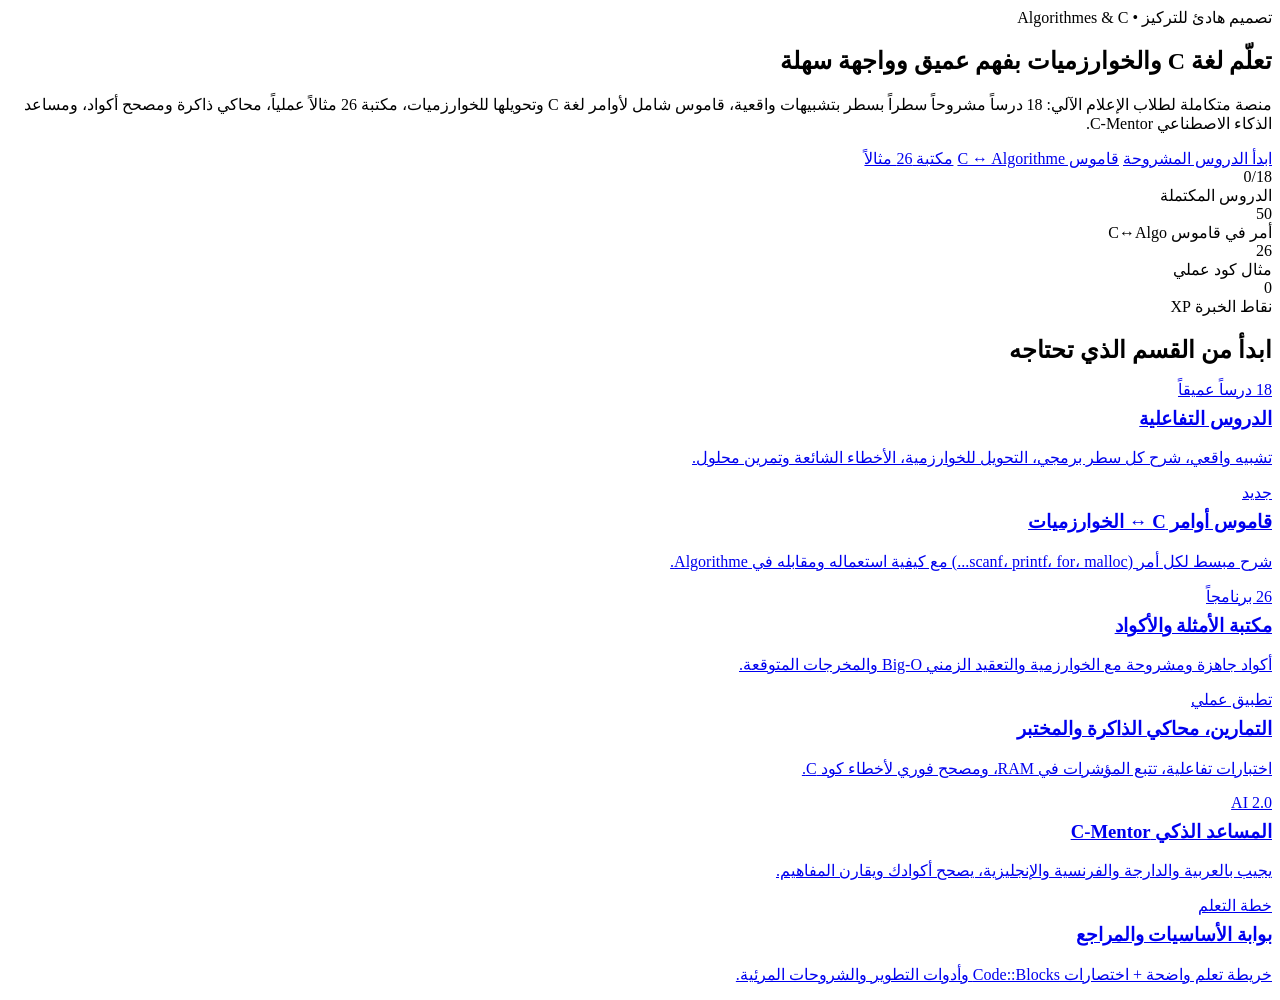
==== index.html @ ea34c733 "Add files via upload" ====
<!DOCTYPE html>
<html lang="ar" dir="rtl">
<head>
  <meta charset="UTF-8" />
  <meta name="viewport" content="width=device-width, initial-scale=1.0" />
  <title>الرئيسية | Algorithmes &amp; C</title>
  <link rel="icon" type="image/svg+xml" href="favicon.svg" />
  <link rel="preconnect" href="https://fonts.googleapis.com" />
  <link rel="preconnect" href="https://fonts.gstatic.com" crossorigin />
  <link href="https://fonts.googleapis.com/css2?family=IBM+Plex+Sans+Arabic:wght@400;500;600;700&family=JetBrains+Mono:wght@400;500;600&family=Readex+Pro:wght@500;600;700&display=swap" rel="stylesheet" />
  <link rel="stylesheet" href="assets/css/style.css" />
</head>
<body>
  <header id="siteHeader"></header>
  <main class="container">
    
<section class="hero">
  <div>
    <span class="badge">تصميم هادئ للتركيز • Algorithmes &amp; C</span>
    <h1>تعلّم لغة C والخوارزميات بفهم عميق وواجهة سهلة</h1>
    <p class="muted prose">
      منصة متكاملة لطلاب الإعلام الآلي: 18 درساً مشروحاً سطراً بسطر بتشبيهات واقعية، قاموس شامل لأوامر لغة C وتحويلها للخوارزميات، مكتبة 26 مثالاً عملياً، محاكي ذاكرة ومصحح أكواد، ومساعد الذكاء الاصطناعي C-Mentor.
    </p>
    <div class="btn-row">
      <a href="home.html" class="btn btn-primary">ابدأ الدروس المشروحة</a>
      <a href="keywords.html" class="btn btn-sage">قاموس C ↔ Algorithme</a>
      <a href="amtla.html" class="btn btn-soft">مكتبة 26 مثالاً</a>
    </div>
  </div>
  <div class="grid-2">
    <div class="stat-box"><div id="stLessons" class="stat-val">0/18</div><div class="stat-lbl">الدروس المكتملة</div></div>
    <div class="stat-box"><div class="stat-val">50</div><div class="stat-lbl">أمر في قاموس C↔Algo</div></div>
    <div class="stat-box"><div class="stat-val">26</div><div class="stat-lbl">مثال كود عملي</div></div>
    <div class="stat-box"><div id="stXp" class="stat-val">0</div><div class="stat-lbl">نقاط الخبرة XP</div></div>
  </div>
</section>

<h2 style="margin-bottom:1rem">ابدأ من القسم الذي تحتاجه</h2>
<div class="grid-3">
  <a href="home.html" class="card card-hover">
    <span class="badge">18 درساً عميقاً</span>
    <h3 style="margin-top:0.55rem">الدروس التفاعلية</h3>
    <p class="muted">تشبيه واقعي، شرح كل سطر برمجي، التحويل للخوارزمية، الأخطاء الشائعة وتمرين محلول.</p>
  </a>
  <a href="keywords.html" class="card card-hover">
    <span class="badge badge-sage">جديد</span>
    <h3 style="margin-top:0.55rem">قاموس أوامر C ↔ الخوارزميات</h3>
    <p class="muted">شرح مبسط لكل أمر (scanf، printf، for، malloc...) مع كيفية استعماله ومقابله في Algorithme.</p>
  </a>
  <a href="amtla.html" class="card card-hover">
    <span class="badge">26 برنامجاً</span>
    <h3 style="margin-top:0.55rem">مكتبة الأمثلة والأكواد</h3>
    <p class="muted">أكواد جاهزة ومشروحة مع الخوارزمية والتعقيد الزمني Big-O والمخرجات المتوقعة.</p>
  </a>
  <a href="t.html" class="card card-hover">
    <span class="badge badge-sand">تطبيق عملي</span>
    <h3 style="margin-top:0.55rem">التمارين، محاكي الذاكرة والمختبر</h3>
    <p class="muted">اختبارات تفاعلية، تتبع المؤشرات في RAM، ومصحح فوري لأخطاء كود C.</p>
  </a>
  <a href="nn.html" class="card card-hover">
    <span class="badge">AI 2.0</span>
    <h3 style="margin-top:0.55rem">المساعد الذكي C-Mentor</h3>
    <p class="muted">يجيب بالعربية والدارجة والفرنسية والإنجليزية، يصحح أكوادك ويقارن المفاهيم.</p>
  </a>
  <a href="asasi.html" class="card card-hover">
    <span class="badge badge-sage">خطة التعلم</span>
    <h3 style="margin-top:0.55rem">بوابة الأساسيات والمراجع</h3>
    <p class="muted">خريطة تعلم واضحة + اختصارات Code::Blocks وأدوات التطوير والشروحات المرئية.</p>
  </a>
</div>
<script>
  document.addEventListener('DOMContentLoaded', () => {
    document.getElementById('stLessons').textContent = `${window.appState.completedLessons.length}/18`;
    document.getElementById('stXp').textContent = window.appState.xp;
  });
</script>

  </main>
  <footer id="siteFooter"></footer>
  <script src="assets/js/core.js"></script>
  
  <script>renderSharedChrome('index.html');</script>
</body>
</html>
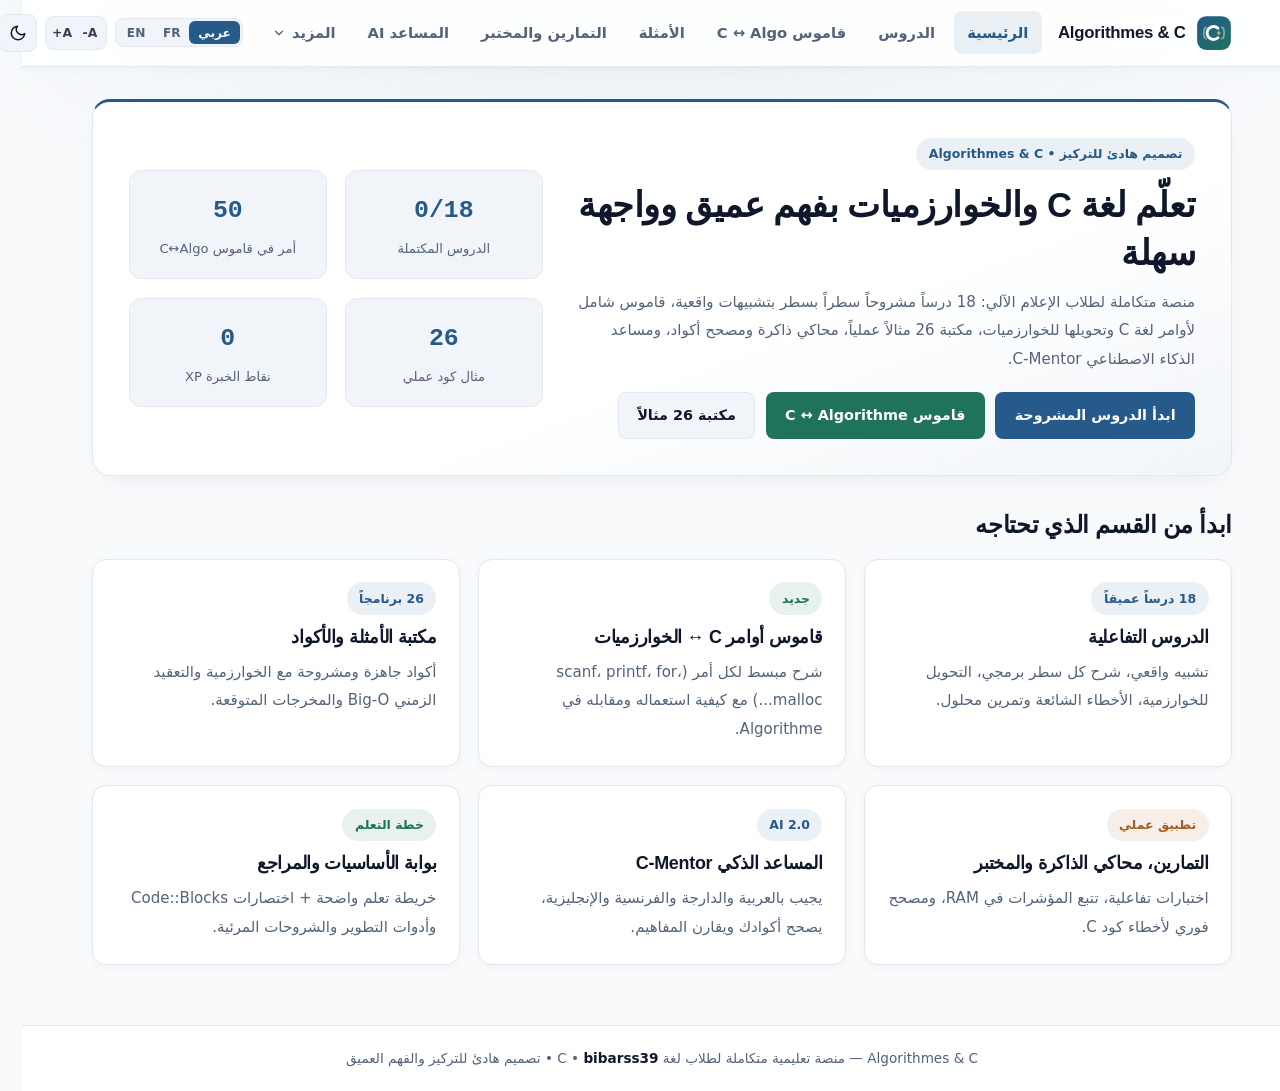
==== commit 2141e65d: "Add files via upload" ====
--- a/index.html
+++ b/index.html
@@ -4,11 +4,11 @@
   <meta charset="UTF-8" />
   <meta name="viewport" content="width=device-width, initial-scale=1.0" />
   <title>الرئيسية | Algorithmes &amp; C</title>
-  <link rel="icon" type="image/svg+xml" href="favicon.svg" />
+  <link rel="icon" type="image/svg+xml" href="./favicon.svg" />
   <link rel="preconnect" href="https://fonts.googleapis.com" />
   <link rel="preconnect" href="https://fonts.gstatic.com" crossorigin />
   <link href="https://fonts.googleapis.com/css2?family=IBM+Plex+Sans+Arabic:wght@400;500;600;700&family=JetBrains+Mono:wght@400;500;600&family=Readex+Pro:wght@500;600;700&display=swap" rel="stylesheet" />
-  <link rel="stylesheet" href="assets/css/style.css" />
+  <link rel="stylesheet" href="./style.css" />
 </head>
 <body>
   <header id="siteHeader"></header>
@@ -77,7 +77,7 @@
 
   </main>
   <footer id="siteFooter"></footer>
-  <script src="assets/js/core.js"></script>
+  <script src="./core.js"></script>
   
   <script>renderSharedChrome('index.html');</script>
 </body>
--- a/style.css
+++ b/style.css
@@ -0,0 +1,897 @@
+/* Design System Master Tokens — Calm Editorial Learning (UI/UX Pro Max) */
+:root {
+  --bg: #f8fafc;
+  --surface: #ffffff;
+  --surface-soft: #f1f5f9;
+  --surface-hover: #e8eef5;
+  --border: #e2e8f0;
+  --border-strong: #cbd5e1;
+
+  --text: #0f172a;
+  --text-secondary: #334155;
+  --text-muted: #52637a;
+
+  --primary: #255a8a;
+  --primary-hover: #1d4970;
+  --primary-soft: rgba(37, 90, 138, 0.09);
+
+  --sage: #1f735d;
+  --sage-soft: rgba(31, 115, 93, 0.10);
+
+  --sand: #a35d22;
+  --sand-soft: rgba(163, 93, 34, 0.10);
+
+  --rose: #b03a48;
+  --rose-soft: rgba(176, 58, 72, 0.09);
+
+  --code-bg: #1a212e;
+  --code-text: #dce3ee;
+
+  --shadow-sm: 0 2px 8px rgba(15, 23, 42, 0.04);
+  --shadow-md: 0 10px 28px -12px rgba(15, 23, 42, 0.09);
+  --radius-sm: 8px;
+  --radius-md: 12px;
+  --radius-lg: 18px;
+  --space-container: 1180px;
+}
+
+html.dark {
+  --bg: #131922;
+  --surface: #1b2330;
+  --surface-soft: #232d3d;
+  --surface-hover: #2b374a;
+  --border: #2e3a4d;
+  --border-strong: #3d4d66;
+
+  --text: #eef2f7;
+  --text-secondary: #cbd5e1;
+  --text-muted: #94a3b8;
+
+  --primary: #7ba8d9;
+  --primary-hover: #96bce6;
+  --primary-soft: rgba(123, 168, 217, 0.14);
+
+  --sage: #6ec4a7;
+  --sage-soft: rgba(110, 196, 167, 0.14);
+
+  --sand: #dfa56b;
+  --sand-soft: rgba(223, 165, 107, 0.14);
+
+  --rose: #e0828d;
+  --rose-soft: rgba(224, 130, 141, 0.14);
+
+  --code-bg: #0f141c;
+  --code-text: #dce3ee;
+
+  --shadow-sm: 0 2px 8px rgba(0, 0, 0, 0.25);
+  --shadow-md: 0 12px 30px -12px rgba(0, 0, 0, 0.45);
+}
+
+* { box-sizing: border-box; margin: 0; padding: 0; }
+
+html { scroll-behavior: smooth; }
+
+@media (prefers-reduced-motion: reduce) {
+  *, *::before, *::after {
+    animation-duration: 0.01ms !important;
+    transition-duration: 0.01ms !important;
+    scroll-behavior: auto !important;
+  }
+}
+
+body {
+  font-family: 'Tajawal', 'Cairo', system-ui, -apple-system, sans-serif;
+  background: var(--bg);
+  color: var(--text);
+  line-height: 1.75;
+  min-height: 100vh;
+  display: flex;
+  flex-direction: column;
+  -webkit-font-smoothing: antialiased;
+}
+
+a { color: inherit; text-decoration: none; }
+
+button, a, input, select, textarea, summary {
+  cursor: pointer;
+}
+input, textarea { cursor: text; }
+
+:focus-visible {
+  outline: 2px solid var(--primary);
+  outline-offset: 2px;
+}
+
+/* Header & Simplified Navigation */
+.site-header {
+  position: sticky;
+  top: 0;
+  z-index: 50;
+  background: var(--surface);
+  border-bottom: 1px solid var(--border);
+  box-shadow: var(--shadow-sm);
+}
+
+.nav-wrap {
+  max-width: var(--space-container);
+  margin: 0 auto;
+  padding: 0.7rem 1.25rem;
+  display: flex;
+  align-items: center;
+  justify-content: space-between;
+  gap: 1rem;
+}
+
+.brand {
+  display: flex;
+  align-items: center;
+  gap: 0.65rem;
+  font-weight: 800;
+  font-size: 1.05rem;
+  white-space: nowrap;
+}
+
+.brand-mark {
+  width: 36px;
+  height: 36px;
+  border-radius: 10px;
+  background: var(--primary);
+  color: #fff;
+  display: inline-flex;
+  align-items: center;
+  justify-content: center;
+  font-family: 'IBM Plex Mono', monospace;
+  font-weight: 700;
+  font-size: 1.05rem;
+}
+
+.nav-links {
+  display: flex;
+  align-items: center;
+  gap: 0.3rem;
+}
+
+.nav-link {
+  padding: 0.48rem 0.85rem;
+  border-radius: var(--radius-sm);
+  font-size: 0.92rem;
+  font-weight: 700;
+  color: var(--text-muted);
+  transition: background 0.18s, color 0.18s;
+  white-space: nowrap;
+  display: inline-flex;
+  align-items: center;
+  gap: 0.35rem;
+}
+
+.nav-link:hover {
+  background: var(--surface-soft);
+  color: var(--text);
+}
+
+.nav-link.active {
+  background: var(--primary-soft);
+  color: var(--primary);
+}
+
+/* More Dropdown */
+.nav-dropdown { position: relative; }
+
+.dropdown-menu {
+  display: none;
+  position: absolute;
+  top: calc(100% + 6px);
+  inset-inline-start: 0;
+  min-width: 210px;
+  background: var(--surface);
+  border: 1px solid var(--border);
+  border-radius: var(--radius-md);
+  padding: 0.4rem;
+  box-shadow: var(--shadow-md);
+  z-index: 60;
+}
+
+.nav-dropdown.open .dropdown-menu { display: flex; flex-direction: column; gap: 2px; }
+
+.dropdown-item {
+  padding: 0.55rem 0.8rem;
+  border-radius: var(--radius-sm);
+  font-size: 0.88rem;
+  font-weight: 600;
+  color: var(--text-secondary);
+  transition: background 0.15s, color 0.15s;
+}
+
+.dropdown-item:hover, .dropdown-item.active {
+  background: var(--primary-soft);
+  color: var(--primary);
+}
+
+.nav-actions {
+  display: flex;
+  align-items: center;
+  gap: 0.5rem;
+}
+
+.lang-switch {
+  display: inline-flex;
+  background: var(--surface-soft);
+  border: 1px solid var(--border);
+  border-radius: var(--radius-sm);
+  padding: 2px;
+}
+
+.lang-btn {
+  border: none;
+  background: transparent;
+  color: var(--text-muted);
+  padding: 0.28rem 0.55rem;
+  border-radius: 6px;
+  font-size: 0.76rem;
+  font-weight: 700;
+  font-family: inherit;
+}
+
+.lang-btn.active { background: var(--primary); color: #fff; }
+
+.icon-btn {
+  border: 1px solid var(--border);
+  background: var(--surface-soft);
+  color: var(--text);
+  width: 38px;
+  height: 38px;
+  border-radius: var(--radius-sm);
+  display: inline-flex;
+  align-items: center;
+  justify-content: center;
+  transition: border-color 0.18s, background 0.18s;
+}
+
+.icon-btn:hover { border-color: var(--primary); background: var(--surface-hover); }
+.mobile-toggle { display: none; }
+
+/* Main Container */
+.container {
+  max-width: var(--space-container);
+  width: 100%;
+  margin: 0 auto;
+  padding: 2rem 1.25rem 3.75rem;
+  flex: 1;
+}
+
+.prose { max-width: 72ch; }
+
+/* Hero */
+.hero {
+  background: var(--surface);
+  border: 1px solid var(--border);
+  border-radius: var(--radius-lg);
+  padding: 2.25rem;
+  box-shadow: var(--shadow-md);
+  display: grid;
+  grid-template-columns: 1.5fr 1fr;
+  gap: 2rem;
+  align-items: center;
+  margin-bottom: 2rem;
+}
+
+.badge {
+  display: inline-flex;
+  align-items: center;
+  gap: 0.35rem;
+  padding: 0.28rem 0.78rem;
+  border-radius: 999px;
+  font-size: 0.78rem;
+  font-weight: 700;
+  background: var(--primary-soft);
+  color: var(--primary);
+}
+.badge-sage { background: var(--sage-soft); color: var(--sage); }
+.badge-sand { background: var(--sand-soft); color: var(--sand); }
+.badge-rose { background: var(--rose-soft); color: var(--rose); }
+
+h1 { font-size: 2rem; font-weight: 800; line-height: 1.35; margin: 0.65rem 0; }
+h2 { font-size: 1.4rem; font-weight: 800; margin-bottom: 0.65rem; }
+h3 { font-size: 1.08rem; font-weight: 700; margin-bottom: 0.45rem; }
+.muted { color: var(--text-muted); font-size: 0.94rem; }
+
+/* Buttons */
+.btn-row { display: flex; flex-wrap: wrap; gap: 0.65rem; margin-top: 1.15rem; }
+
+.btn {
+  display: inline-flex;
+  align-items: center;
+  justify-content: center;
+  gap: 0.45rem;
+  min-height: 40px;
+  padding: 0.55rem 1.15rem;
+  border-radius: var(--radius-sm);
+  font-size: 0.9rem;
+  font-weight: 700;
+  font-family: inherit;
+  border: 1px solid transparent;
+  transition: background 0.18s, border-color 0.18s, color 0.18s;
+}
+
+.btn-primary { background: var(--primary); color: #fff; }
+.btn-primary:hover { background: var(--primary-hover); }
+.btn-sage { background: var(--sage); color: #fff; }
+.btn-sage:hover { filter: brightness(1.06); }
+.btn-soft { background: var(--surface-soft); color: var(--text); border-color: var(--border); }
+.btn-soft:hover { border-color: var(--primary); color: var(--primary); }
+.btn-sm { min-height: 34px; padding: 0.35rem 0.78rem; font-size: 0.82rem; }
+
+/* Grids & Cards */
+.grid-2 { display: grid; grid-template-columns: repeat(2, minmax(0, 1fr)); gap: 1.15rem; }
+.grid-3 { display: grid; grid-template-columns: repeat(3, minmax(0, 1fr)); gap: 1.15rem; }
+
+.card {
+  background: var(--surface);
+  border: 1px solid var(--border);
+  border-radius: var(--radius-md);
+  padding: 1.4rem;
+  box-shadow: var(--shadow-sm);
+  transition: border-color 0.18s, box-shadow 0.18s;
+}
+
+.card-hover:hover {
+  border-color: var(--primary);
+  box-shadow: var(--shadow-md);
+}
+
+.stat-box {
+  background: var(--surface-soft);
+  border: 1px solid var(--border);
+  border-radius: var(--radius-md);
+  padding: 1rem;
+  text-align: center;
+}
+
+.stat-val {
+  font-family: 'IBM Plex Mono', monospace;
+  font-size: 1.55rem;
+  font-weight: 700;
+  color: var(--primary);
+}
+.stat-lbl { font-size: 0.82rem; color: var(--text-muted); margin-top: 0.2rem; }
+
+/* Code Blocks */
+pre.code-block, textarea.code-editor {
+  background: var(--code-bg);
+  color: var(--code-text);
+  font-family: 'IBM Plex Mono', ui-monospace, monospace;
+  font-size: 0.85rem;
+  line-height: 1.7;
+  padding: 1rem 1.15rem;
+  border-radius: var(--radius-md);
+  overflow-x: auto;
+  direction: ltr;
+  text-align: left;
+  border: 1px solid rgba(255, 255, 255, 0.06);
+  width: 100%;
+  margin: 0.55rem 0;
+}
+
+textarea.code-editor { resize: vertical; }
+
+.tok-kw { color: #c792ea; font-weight: 600; }
+.tok-type { color: #82aaff; }
+.tok-str { color: #c3e88d; }
+.tok-num { color: #f78c6c; }
+.tok-cmt { color: #717cb4; font-style: italic; }
+.tok-pre { color: #f07178; }
+.tok-fn { color: #89ddff; }
+
+/* Toolbar, Inputs & Pills */
+.toolbar {
+  background: var(--surface);
+  border: 1px solid var(--border);
+  border-radius: var(--radius-md);
+  padding: 1rem 1.15rem;
+  display: flex;
+  flex-wrap: wrap;
+  gap: 0.75rem;
+  align-items: center;
+  justify-content: space-between;
+  margin-bottom: 1.25rem;
+}
+
+.input, .select {
+  background: var(--surface-soft);
+  border: 1px solid var(--border);
+  color: var(--text);
+  min-height: 40px;
+  padding: 0.5rem 0.9rem;
+  border-radius: var(--radius-sm);
+  font-family: inherit;
+  font-size: 0.92rem;
+}
+
+.pill-group { display: flex; flex-wrap: wrap; gap: 0.4rem; }
+
+.pill {
+  min-height: 34px;
+  padding: 0.35rem 0.85rem;
+  border-radius: 999px;
+  border: 1px solid var(--border);
+  background: var(--surface-soft);
+  color: var(--text-secondary);
+  font-size: 0.83rem;
+  font-weight: 700;
+  font-family: inherit;
+  transition: all 0.15s;
+}
+
+.pill.active, .pill:hover {
+  background: var(--primary);
+  border-color: var(--primary);
+  color: #fff;
+}
+
+/* Lesson Reading Layout */
+.split-layout {
+  display: grid;
+  grid-template-columns: 300px 1fr;
+  gap: 1.35rem;
+  align-items: start;
+}
+
+.list-stack { display: flex; flex-direction: column; gap: 0.5rem; }
+
+.list-item {
+  width: 100%;
+  text-align: start;
+  padding: 0.85rem 1rem;
+  border-radius: var(--radius-md);
+  border: 1px solid var(--border);
+  background: var(--surface);
+  color: var(--text);
+  font-family: inherit;
+  transition: border-color 0.15s, background 0.15s;
+}
+.list-item:hover { border-color: var(--primary); }
+.list-item.active { border-color: var(--primary); background: var(--primary-soft); }
+
+/* Lesson Pedagogical Boxes */
+.analogy-box {
+  background: var(--sage-soft);
+  border: 1px solid rgba(31, 115, 93, 0.25);
+  border-radius: var(--radius-md);
+  padding: 1rem 1.15rem;
+  margin: 0.75rem 0;
+}
+
+.line-explain-list {
+  list-style: none;
+  display: flex;
+  flex-direction: column;
+  gap: 0.55rem;
+  margin-top: 0.75rem;
+}
+
+.line-explain-item {
+  background: var(--surface-soft);
+  border: 1px solid var(--border);
+  border-radius: var(--radius-sm);
+  padding: 0.65rem 0.9rem;
+  display: flex;
+  gap: 0.75rem;
+  align-items: baseline;
+  font-size: 0.9rem;
+}
+
+.line-code-chip {
+  font-family: 'IBM Plex Mono', monospace;
+  font-size: 0.8rem;
+  background: var(--code-bg);
+  color: #89ddff;
+  padding: 0.18rem 0.5rem;
+  border-radius: 6px;
+  direction: ltr;
+  white-space: nowrap;
+  flex-shrink: 0;
+}
+
+.mistake-grid {
+  display: grid;
+  grid-template-columns: 1fr 1fr;
+  gap: 0.75rem;
+  margin-bottom: 0.75rem;
+}
+
+.callout {
+  padding: 0.9rem 1.05rem;
+  border-radius: var(--radius-sm);
+  font-size: 0.9rem;
+  border: 1px solid var(--border);
+  background: var(--surface-soft);
+  margin: 0.5rem 0;
+}
+.callout-warn { background: var(--rose-soft); border-color: rgba(176, 58, 72, 0.25); }
+.callout-ok { background: var(--sage-soft); border-color: rgba(31, 115, 93, 0.25); }
+.callout-info { background: var(--primary-soft); border-color: rgba(37, 90, 138, 0.25); }
+
+/* Keywords C <-> Algo Cards */
+.kw-header {
+  display: flex;
+  align-items: center;
+  justify-content: space-between;
+  gap: 0.75rem;
+  flex-wrap: wrap;
+  padding-bottom: 0.75rem;
+  margin-bottom: 0.75rem;
+  border-bottom: 1px solid var(--border);
+}
+
+.kw-c-tag {
+  font-family: 'IBM Plex Mono', monospace;
+  font-size: 1.08rem;
+  font-weight: 700;
+  padding: 0.28rem 0.75rem;
+  border-radius: var(--radius-sm);
+  background: var(--code-bg);
+  color: #89ddff;
+  direction: ltr;
+}
+
+.kw-algo-tag {
+  font-family: 'IBM Plex Mono', monospace;
+  font-size: 0.92rem;
+  font-weight: 700;
+  padding: 0.28rem 0.75rem;
+  border-radius: var(--radius-sm);
+  background: var(--sand-soft);
+  color: var(--sand);
+  direction: ltr;
+}
+
+/* Tables */
+table.clean-table { width: 100%; border-collapse: collapse; font-size: 0.9rem; }
+table.clean-table th, table.clean-table td {
+  padding: 0.7rem 0.85rem;
+  border-bottom: 1px solid var(--border);
+  text-align: start;
+}
+table.clean-table th { background: var(--surface-soft); color: var(--primary); font-weight: 700; }
+
+/* Chat UI */
+.chat-box {
+  background: var(--surface);
+  border: 1px solid var(--border);
+  border-radius: var(--radius-lg);
+  display: flex;
+  flex-direction: column;
+  height: 64vh;
+  min-height: 440px;
+  overflow: hidden;
+  box-shadow: var(--shadow-sm);
+}
+.chat-messages { flex: 1; overflow-y: auto; padding: 1.25rem; display: flex; flex-direction: column; gap: 0.9rem; }
+.msg { max-width: 88%; padding: 0.85rem 1.05rem; border-radius: 14px; font-size: 0.92rem; line-height: 1.7; }
+.msg-user { align-self: flex-end; background: var(--primary); color: #fff; white-space: pre-wrap; }
+.msg-bot { align-self: flex-start; background: var(--surface-soft); border: 1px solid var(--border); color: var(--text); }
+.chat-input-bar { display: flex; gap: 0.6rem; padding: 0.85rem; border-top: 1px solid var(--border); background: var(--surface); }
+.chat-input-bar textarea { flex: 1; background: var(--surface-soft); border: 1px solid var(--border); border-radius: var(--radius-sm); padding: 0.65rem 0.9rem; color: var(--text); font-family: inherit; font-size: 0.92rem; resize: none; }
+
+/* Modal */
+.modal-backdrop { position: fixed; inset: 0; background: rgba(15, 23, 42, 0.55); backdrop-filter: blur(3px); display: none; align-items: center; justify-content: center; padding: 1rem; z-index: 70; }
+.modal-backdrop.open { display: flex; }
+.modal-card { background: var(--surface); border: 1px solid var(--border); border-radius: var(--radius-lg); max-width: 840px; width: 100%; max-height: 90vh; overflow-y: auto; padding: 1.5rem; box-shadow: 0 20px 50px rgba(0, 0, 0, 0.22); }
+
+/* Visualizer */
+.line-active { background: rgba(123, 168, 217, 0.25); border-left: 3px solid #7ba8d9; padding-left: 6px; }
+.mem-cell { border: 1px solid var(--border); background: var(--surface-soft); border-radius: var(--radius-sm); padding: 0.85rem; font-family: 'IBM Plex Mono', monospace; font-size: 0.84rem; }
+.mem-cell.changed { border-color: var(--primary); background: var(--primary-soft); }
+
+/* Toast & Footer */
+.toast-container { position: fixed; bottom: 1.25rem; left: 1.25rem; z-index: 90; display: flex; flex-direction: column; gap: 0.5rem; }
+.toast { background: var(--surface); border: 1px solid var(--primary); color: var(--text); padding: 0.65rem 1rem; border-radius: var(--radius-sm); font-size: 0.86rem; font-weight: 700; box-shadow: var(--shadow-md); }
+.site-footer { border-top: 1px solid var(--border); background: var(--surface); padding: 1.25rem; text-align: center; font-size: 0.85rem; color: var(--text-muted); }
+
+/* Responsive */
+@media (max-width: 960px) {
+  .hero, .split-layout, .mistake-grid { grid-template-columns: 1fr; }
+  .grid-3 { grid-template-columns: repeat(2, minmax(0, 1fr)); }
+  .nav-links {
+    display: none;
+    position: absolute;
+    top: 100%;
+    left: 0; right: 0;
+    background: var(--surface);
+    border-bottom: 1px solid var(--border);
+    padding: 0.75rem 1.25rem;
+    flex-direction: column;
+    align-items: stretch;
+  }
+  .nav-links.open { display: flex; }
+  .dropdown-menu { position: static; box-shadow: none; border: none; padding-inline-start: 1rem; }
+  .mobile-toggle { display: inline-flex; }
+}
+@media (max-width: 640px) {
+  .grid-2, .grid-3 { grid-template-columns: 1fr; }
+  .hero { padding: 1.35rem; }
+  h1 { font-size: 1.55rem; }
+  .line-explain-item { flex-direction: column; gap: 0.35rem; }
+}
+
+
+/* =========================================================
+   Typography & Reading Polish Upgrade (IBM Plex Sans Arabic + Cairo + JetBrains Mono)
+   ========================================================= */
+body {
+  font-family: 'IBM Plex Sans Arabic', 'Tajawal', system-ui, -apple-system, sans-serif;
+  font-size: 16px;
+  line-height: 1.85;
+  text-rendering: optimizeLegibility;
+}
+
+h1, h2, h3, .brand {
+  font-family: 'Cairo', 'IBM Plex Sans Arabic', sans-serif;
+  letter-spacing: -0.01em;
+}
+
+h1 {
+  font-size: clamp(1.65rem, 2.6vw, 2.2rem);
+  font-weight: 800;
+  line-height: 1.38;
+  color: var(--text);
+}
+
+h2 {
+  font-size: clamp(1.28rem, 2vw, 1.52rem);
+  font-weight: 800;
+  line-height: 1.45;
+  color: var(--text);
+}
+
+h3 {
+  font-size: 1.12rem;
+  font-weight: 700;
+  line-height: 1.5;
+}
+
+p, li {
+  color: var(--text-secondary);
+}
+
+strong {
+  color: var(--text);
+  font-weight: 700;
+}
+
+/* Crisp Inline Code Chips inside Arabic Prose */
+:not(pre) > code {
+  font-family: 'JetBrains Mono', 'IBM Plex Mono', monospace;
+  font-size: 0.85em;
+  font-weight: 600;
+  background: var(--primary-soft);
+  color: var(--primary);
+  padding: 0.1rem 0.42rem;
+  border-radius: 6px;
+  direction: ltr;
+  display: inline-block;
+  vertical-align: baseline;
+}
+
+pre.code-block, textarea.code-editor {
+  font-family: 'JetBrains Mono', 'IBM Plex Mono', ui-monospace, monospace;
+  font-size: 0.86rem;
+  line-height: 1.75;
+  padding: 1.05rem 1.2rem;
+  border-radius: 12px;
+}
+
+/* Example Switcher Tabs inside Keyword Cards */
+.ex-tabs {
+  display: inline-flex;
+  gap: 0.25rem;
+  background: var(--surface-soft);
+  border: 1px solid var(--border);
+  border-radius: 8px;
+  padding: 2px;
+}
+
+.ex-tab-btn {
+  border: none;
+  background: transparent;
+  color: var(--text-muted);
+  padding: 0.28rem 0.65rem;
+  border-radius: 6px;
+  font-family: inherit;
+  font-size: 0.78rem;
+  font-weight: 700;
+  transition: background 0.15s, color 0.15s;
+}
+
+.ex-tab-btn.active {
+  background: var(--primary);
+  color: #fff;
+}
+
+.kw-card-title-row {
+  display: flex;
+  align-items: center;
+  justify-content: space-between;
+  gap: 0.5rem;
+  flex-wrap: wrap;
+}
+
+
+/* =========================================================
+   V4 Aesthetic & Typography Elevation (Calm Editorial Studio)
+   ========================================================= */
+html {
+  font-size: var(--user-font-size, 16px);
+}
+
+body {
+  font-family: 'IBM Plex Sans Arabic', 'Readex Pro', system-ui, sans-serif;
+  background-image: radial-gradient(ellipse 80% 35% at 50% 0%, rgba(37, 90, 138, 0.065), transparent 70%);
+  background-repeat: no-repeat;
+  line-height: 1.9;
+}
+
+html.dark body {
+  background-image: radial-gradient(ellipse 80% 35% at 50% 0%, rgba(123, 168, 217, 0.09), transparent 70%);
+}
+
+h1, h2, h3, .brand {
+  font-family: 'Readex Pro', 'IBM Plex Sans Arabic', sans-serif;
+  letter-spacing: -0.015em;
+}
+
+h1 {
+  font-size: clamp(1.7rem, 2.7vw, 2.25rem);
+  font-weight: 700;
+  line-height: 1.4;
+}
+
+h2 {
+  font-size: clamp(1.28rem, 2vw, 1.5rem);
+  font-weight: 700;
+  line-height: 1.45;
+}
+
+.site-header {
+  background: rgba(255, 255, 255, 0.88);
+  backdrop-filter: blur(12px);
+  -webkit-backdrop-filter: blur(12px);
+}
+
+html.dark .site-header {
+  background: rgba(27, 35, 48, 0.88);
+}
+
+.hero {
+  position: relative;
+  overflow: hidden;
+  border-top: 3px solid var(--primary);
+  background: linear-gradient(160deg, var(--surface) 60%, var(--surface-soft) 100%);
+}
+
+.card {
+  border-radius: 14px;
+  transition: transform 0.2s ease, border-color 0.2s ease, box-shadow 0.2s ease;
+}
+
+.card-hover:hover {
+  transform: translateY(-3px);
+  border-color: var(--primary);
+  box-shadow: 0 14px 32px -14px rgba(37, 90, 138, 0.18);
+}
+
+/* Font Size Controls in Header */
+.font-ctrl {
+  display: inline-flex;
+  align-items: center;
+  background: var(--surface-soft);
+  border: 1px solid var(--border);
+  border-radius: var(--radius-sm);
+  padding: 2px;
+}
+
+.font-ctrl button {
+  border: none;
+  background: transparent;
+  color: var(--text-secondary);
+  width: 28px;
+  height: 28px;
+  border-radius: 6px;
+  font-size: 0.78rem;
+  font-weight: 700;
+  font-family: inherit;
+}
+
+.font-ctrl button:hover {
+  background: var(--primary-soft);
+  color: var(--primary);
+}
+
+/* Progress Bar */
+.progress-track {
+  width: 100%;
+  height: 8px;
+  background: var(--surface-soft);
+  border-radius: 999px;
+  overflow: hidden;
+  border: 1px solid var(--border);
+}
+
+.progress-fill {
+  height: 100%;
+  background: linear-gradient(90deg, var(--primary), var(--sage));
+  border-radius: 999px;
+  transition: width 0.35s ease;
+}
+
+/* Editorial Code Frame */
+.code-frame {
+  border-radius: 12px;
+  overflow: hidden;
+  border: 1px solid var(--border);
+  margin: 0.65rem 0;
+  box-shadow: var(--shadow-sm);
+}
+
+.code-frame-bar {
+  background: #141a24;
+  color: #94a3b8;
+  padding: 0.45rem 0.9rem;
+  font-family: 'JetBrains Mono', monospace;
+  font-size: 0.75rem;
+  display: flex;
+  align-items: center;
+  justify-content: space-between;
+  direction: ltr;
+  border-bottom: 1px solid rgba(255, 255, 255, 0.06);
+}
+
+.code-dots {
+  display: inline-flex;
+  gap: 5px;
+}
+
+.code-dots span {
+  width: 9px;
+  height: 9px;
+  border-radius: 50%;
+  background: #3b475c;
+}
+
+.code-frame pre.code-block {
+  margin: 0;
+  border: none;
+  border-radius: 0;
+}
+
+/* Lesson Summary & Goals Box */
+.goals-box {
+  background: var(--primary-soft);
+  border-inline-start: 3px solid var(--primary);
+  border-radius: 10px;
+  padding: 0.95rem 1.15rem;
+  margin-bottom: 1rem;
+}
+
+.summary-30s {
+  background: var(--sand-soft);
+  border: 1px solid rgba(163, 93, 34, 0.25);
+  border-radius: 12px;
+  padding: 0.95rem 1.15rem;
+  margin-top: 1.15rem;
+  font-size: 0.92rem;
+}
+
+.step-num-badge {
+  width: 24px;
+  height: 24px;
+  border-radius: 50%;
+  background: var(--primary);
+  color: #fff;
+  font-size: 0.75rem;
+  font-weight: 700;
+  display: inline-flex;
+  align-items: center;
+  justify-content: center;
+  flex-shrink: 0;
+}
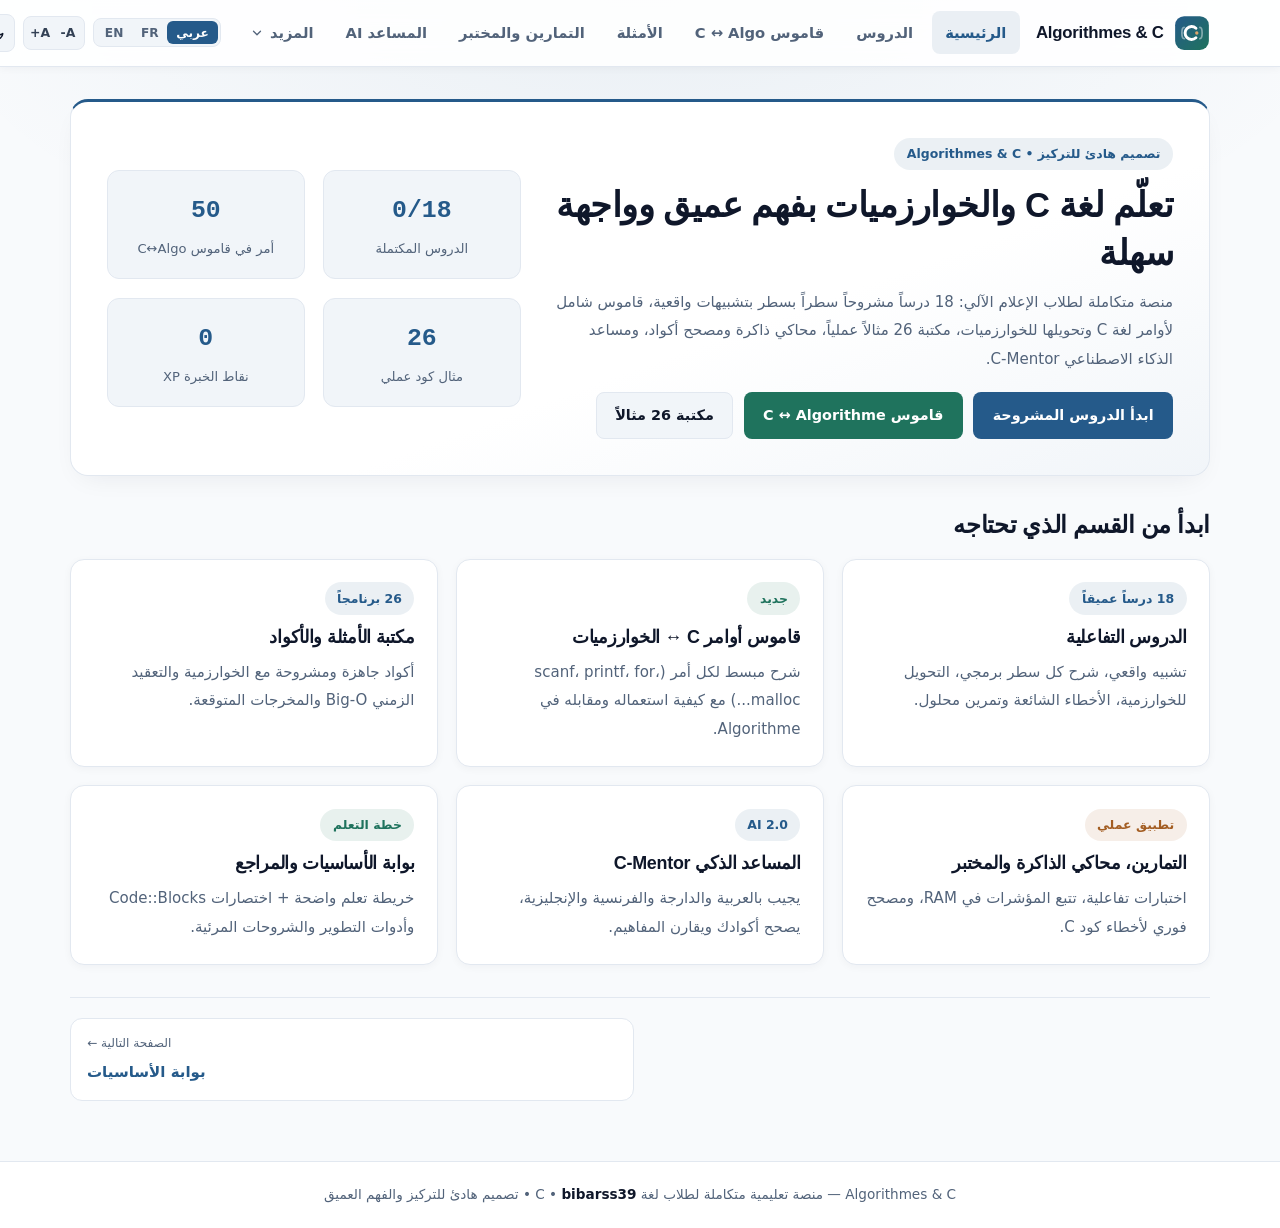
==== commit ee91e749: "Add files via upload" ====
--- a/index.html
+++ b/index.html
@@ -78,6 +78,7 @@
   </main>
   <footer id="siteFooter"></footer>
   <script src="./core.js"></script>
+  <script src="./i18n.js"></script>
   
   <script>renderSharedChrome('index.html');</script>
 </body>
--- a/style.css
+++ b/style.css
@@ -895,3 +895,429 @@
   justify-content: center;
   flex-shrink: 0;
 }
+
+
+/* =========================================================
+   Full Mobile, Tablet & Desktop Responsive Optimization
+   ========================================================= */
+html, body {
+  max-width: 100%;
+  overflow-x: hidden;
+}
+
+.grid-2 > *, .grid-3 > *, .split-layout > *, .mistake-grid > *, .card, .toolbar > * {
+  min-width: 0;
+}
+
+pre.code-block, .code-frame, table.clean-table {
+  max-width: 100%;
+}
+
+pre.code-block {
+  -webkit-overflow-scrolling: touch;
+}
+
+/* Mobile-only Lesson Quick Picker (hidden on desktop) */
+.mobile-lesson-picker {
+  display: none;
+  margin-bottom: 1rem;
+}
+
+.mobile-lesson-picker label {
+  display: block;
+  font-size: 0.85rem;
+  font-weight: 700;
+  color: var(--primary);
+  margin-bottom: 0.35rem;
+}
+
+.mobile-lesson-picker select {
+  width: 100%;
+  min-height: 44px;
+  font-weight: 600;
+}
+
+/* Tablet & Small Laptop (<= 980px) */
+@media (max-width: 980px) {
+  .nav-wrap {
+    padding: 0.65rem 1rem;
+    gap: 0.5rem;
+  }
+
+  .brand span {
+    font-size: 0.98rem;
+  }
+
+  .nav-links {
+    display: none;
+    position: fixed;
+    top: 62px;
+    left: 0;
+    right: 0;
+    max-height: calc(100vh - 62px);
+    overflow-y: auto;
+    background: var(--surface);
+    border-bottom: 1px solid var(--border);
+    box-shadow: var(--shadow-md);
+    padding: 0.85rem 1rem 1.25rem;
+    flex-direction: column;
+    align-items: stretch;
+    gap: 0.3rem;
+    z-index: 65;
+  }
+
+  .nav-links.open {
+    display: flex;
+  }
+
+  .nav-link, .dropdown-item {
+    min-height: 44px;
+    display: flex;
+    align-items: center;
+    padding: 0.6rem 0.9rem;
+    font-size: 0.96rem;
+  }
+
+  .nav-dropdown .dropdown-menu {
+    display: flex;
+    position: static;
+    box-shadow: none;
+    border: none;
+    border-top: 1px solid var(--border);
+    border-radius: 0;
+    margin-top: 0.35rem;
+    padding: 0.5rem 0 0;
+    background: transparent;
+  }
+
+  #moreBtn {
+    display: none;
+  }
+
+  .mobile-toggle {
+    display: inline-flex;
+  }
+
+  .hero {
+    grid-template-columns: 1fr;
+    padding: 1.5rem;
+    gap: 1.35rem;
+  }
+
+  .split-layout {
+    grid-template-columns: 1fr;
+  }
+
+  /* On mobile/tablet, use clean dropdown lesson picker instead of 18 stacked buttons */
+  .mobile-lesson-picker {
+    display: block;
+  }
+
+  #lessonList {
+    display: none;
+  }
+
+  .grid-3 {
+    grid-template-columns: repeat(2, minmax(0, 1fr));
+  }
+}
+
+/* Smartphones (<= 640px) */
+@media (max-width: 640px) {
+  .container {
+    padding: 1.15rem 0.85rem 2.75rem;
+  }
+
+  .nav-wrap {
+    padding: 0.55rem 0.75rem;
+  }
+
+  .font-ctrl {
+    display: none;
+  }
+
+  .lang-btn {
+    padding: 0.25rem 0.42rem;
+    font-size: 0.72rem;
+  }
+
+  .icon-btn {
+    width: 36px;
+    height: 36px;
+  }
+
+  .hero {
+    padding: 1.2rem;
+    border-radius: 14px;
+    margin-bottom: 1.25rem;
+  }
+
+  /* Keep hero stats in crisp 2x2 grid on phones */
+  .hero .grid-2 {
+    grid-template-columns: repeat(2, minmax(0, 1fr));
+    gap: 0.65rem;
+  }
+
+  .stat-box {
+    padding: 0.75rem 0.5rem;
+  }
+
+  .stat-val {
+    font-size: 1.28rem;
+  }
+
+  .grid-2, .grid-3, .mistake-grid {
+    grid-template-columns: 1fr;
+    gap: 0.9rem;
+  }
+
+  /* Keep RAM memory cells 2-up on phones when space allows */
+  #vMem.grid-2 {
+    grid-template-columns: repeat(2, minmax(0, 1fr));
+  }
+
+  .card {
+    padding: 1.05rem;
+  }
+
+  .toolbar {
+    padding: 0.85rem;
+    gap: 0.65rem;
+  }
+
+  /* Horizontal swipeable pill rows on phones so they never eat half the screen */
+  .pill-group {
+    flex-wrap: nowrap;
+    overflow-x: auto;
+    max-width: 100%;
+    padding-bottom: 4px;
+    -webkit-overflow-scrolling: touch;
+    scrollbar-width: none;
+  }
+
+  .pill-group::-webkit-scrollbar {
+    display: none;
+  }
+
+  .pill {
+    flex-shrink: 0;
+    min-height: 36px;
+    white-space: nowrap;
+  }
+
+  .btn {
+    min-height: 42px;
+    font-size: 0.88rem;
+  }
+
+  .btn-row .btn {
+    flex: 1 1 auto;
+  }
+
+  pre.code-block, textarea.code-editor {
+    font-size: 0.79rem;
+    padding: 0.85rem 0.9rem;
+    line-height: 1.65;
+  }
+
+  .chat-box {
+    height: calc(100dvh - 220px);
+    min-height: 380px;
+  }
+
+  .msg {
+    max-width: 94%;
+    font-size: 0.88rem;
+  }
+
+  .chat-input-bar {
+    padding: 0.65rem;
+  }
+
+  .modal-card {
+    padding: 1.05rem;
+    max-height: 92dvh;
+  }
+
+  table.clean-table {
+    display: block;
+    overflow-x: auto;
+    white-space: nowrap;
+    -webkit-overflow-scrolling: touch;
+  }
+
+  .kw-header {
+    gap: 0.45rem;
+  }
+
+  .kw-c-tag {
+    font-size: 0.95rem;
+  }
+
+  .kw-algo-tag {
+    font-size: 0.82rem;
+  }
+}
+
+
+/* =========================================================
+   Mobile Reading Comfort + Back Bar + Fixed Bottom App Nav
+   ========================================================= */
+.page-back-bar {
+  display: flex;
+  align-items: center;
+  justify-content: space-between;
+  gap: 0.75rem;
+  margin-bottom: 1rem;
+  flex-wrap: wrap;
+}
+
+.back-btn {
+  display: inline-flex;
+  align-items: center;
+  gap: 0.4rem;
+  padding: 0.42rem 0.85rem;
+  border-radius: 999px;
+  background: var(--surface);
+  border: 1px solid var(--border);
+  color: var(--text);
+  font-size: 0.86rem;
+  font-weight: 700;
+  font-family: inherit;
+  min-height: 38px;
+  transition: border-color 0.15s, color 0.15s;
+}
+
+.back-btn:hover {
+  border-color: var(--primary);
+  color: var(--primary);
+}
+
+.page-pager {
+  display: grid;
+  grid-template-columns: 1fr 1fr;
+  gap: 0.75rem;
+  margin-top: 2rem;
+  padding-top: 1.25rem;
+  border-top: 1px solid var(--border);
+}
+
+.pager-link {
+  display: flex;
+  flex-direction: column;
+  gap: 0.15rem;
+  padding: 0.85rem 1rem;
+  border-radius: 12px;
+  background: var(--surface);
+  border: 1px solid var(--border);
+  transition: border-color 0.18s;
+}
+
+.pager-link:hover {
+  border-color: var(--primary);
+}
+
+.pager-sub {
+  font-size: 0.76rem;
+  color: var(--text-muted);
+}
+
+.pager-title {
+  font-size: 0.94rem;
+  font-weight: 700;
+  color: var(--primary);
+}
+
+.mobile-bottom-nav {
+  display: none;
+}
+
+.mobile-lesson-controls {
+  display: none;
+}
+
+@media (max-width: 980px) {
+  body {
+    padding-bottom: 76px;
+  }
+
+  .mobile-bottom-nav {
+    display: grid;
+    grid-template-columns: repeat(5, 1fr);
+    position: fixed;
+    bottom: 0;
+    left: 0;
+    right: 0;
+    z-index: 60;
+    background: var(--surface);
+    border-top: 1px solid var(--border);
+    box-shadow: 0 -4px 18px rgba(15, 23, 42, 0.08);
+    padding: 0.35rem 0.25rem calc(0.35rem + env(safe-area-inset-bottom, 0px));
+  }
+
+  .mb-nav-item {
+    display: flex;
+    flex-direction: column;
+    align-items: center;
+    justify-content: center;
+    gap: 2px;
+    padding: 0.3rem 0.2rem;
+    border-radius: 10px;
+    color: var(--text-muted);
+    font-size: 0.72rem;
+    font-weight: 700;
+    min-height: 50px;
+    transition: color 0.15s, background 0.15s;
+  }
+
+  .mb-nav-item.active {
+    color: var(--primary);
+    background: var(--primary-soft);
+  }
+
+  .mobile-lesson-controls {
+    display: flex;
+    align-items: center;
+    justify-content: space-between;
+    gap: 0.5rem;
+    margin-top: 0.65rem;
+  }
+}
+
+@media (max-width: 640px) {
+  #lessonViewer {
+    padding: 1.05rem 0.9rem;
+    font-size: 1.03rem;
+    line-height: 1.95;
+  }
+
+  #lessonViewer h2 {
+    font-size: 1.25rem;
+    line-height: 1.45;
+  }
+
+  #lessonViewer p, #lessonViewer li {
+    font-size: 0.98rem;
+    line-height: 1.92;
+  }
+
+  .goals-box, .analogy-box, .summary-30s, .callout {
+    padding: 0.85rem 0.9rem;
+  }
+
+  .line-explain-item {
+    padding: 0.75rem 0.85rem;
+    gap: 0.45rem;
+  }
+
+  .line-code-chip {
+    white-space: normal;
+    word-break: break-word;
+    max-width: 100%;
+    font-size: 0.78rem;
+  }
+
+  .page-pager {
+    grid-template-columns: 1fr;
+  }
+}
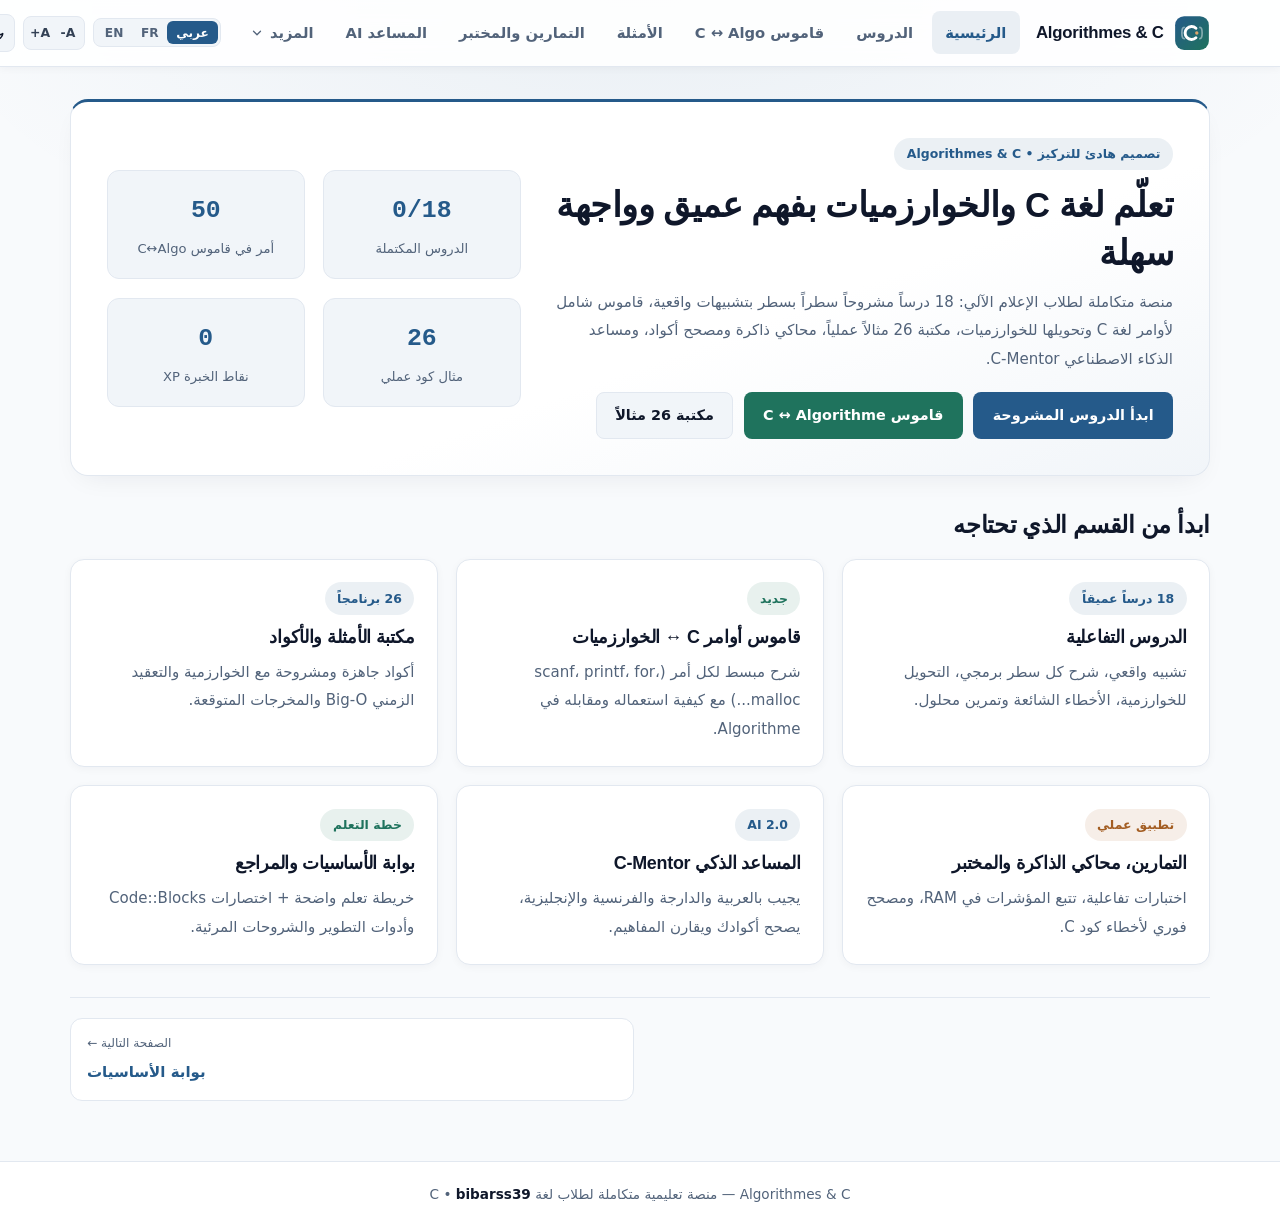
==== commit 95647e7f: "Add files via upload" ====
--- a/index.html
+++ b/index.html
@@ -8,7 +8,7 @@
   <link rel="preconnect" href="https://fonts.googleapis.com" />
   <link rel="preconnect" href="https://fonts.gstatic.com" crossorigin />
   <link href="https://fonts.googleapis.com/css2?family=IBM+Plex+Sans+Arabic:wght@400;500;600;700&family=JetBrains+Mono:wght@400;500;600&family=Readex+Pro:wght@500;600;700&display=swap" rel="stylesheet" />
-  <link rel="stylesheet" href="./style.css" />
+  <link rel="stylesheet" href="./style.css?v=8" />
 </head>
 <body>
   <header id="siteHeader"></header>
@@ -17,14 +17,12 @@
 <section class="hero">
   <div>
     <span class="badge">تصميم هادئ للتركيز • Algorithmes &amp; C</span>
-    <h1>تعلّم لغة C والخوارزميات بفهم عميق وواجهة سهلة</h1>
-    <p class="muted prose">
-      منصة متكاملة لطلاب الإعلام الآلي: 18 درساً مشروحاً سطراً بسطر بتشبيهات واقعية، قاموس شامل لأوامر لغة C وتحويلها للخوارزميات، مكتبة 26 مثالاً عملياً، محاكي ذاكرة ومصحح أكواد، ومساعد الذكاء الاصطناعي C-Mentor.
-    </p>
+    <h1 data-ar="تعلّم لغة C والخوارزميات بفهم عميق وواجهة سهلة" data-fr="Apprenez le langage C et l'algorithmique avec clarté" data-en="Master C Programming &amp; Algorithms with Clarity">تعلّم لغة C والخوارزميات بفهم عميق وواجهة سهلة</h1>
+    <p class="muted prose" data-ar="منصة متكاملة لطلاب الإعلام الآلي: 18 درساً مشروحاً سطراً بسطر بتشبيهات واقعية، قاموس شامل لأوامر لغة C وتحويلها للخوارزميات، مكتبة 26 مثالاً عملياً، محاكي ذاكرة ومصحح أكواد، ومساعد الذكاء الاصطناعي C-Mentor." data-fr="Plateforme complète pour étudiants en informatique : 18 cours détaillés ligne par ligne, dictionnaire C ↔ Algorithme, 26 exemples pratiques, visualiseur RAM, analyseur d'erreurs et assistant IA C-Mentor." data-en="Complete CS student platform: 18 line-by-line lessons with analogies, C ↔ Algorithm dictionary, 26 practical examples, live RAM visualizer, bug analyzer, and C-Mentor AI.">منصة متكاملة لطلاب الإعلام الآلي: 18 درساً مشروحاً سطراً بسطر بتشبيهات واقعية، قاموس شامل لأوامر لغة C وتحويلها للخوارزميات، مكتبة 26 مثالاً عملياً، محاكي ذاكرة ومصحح أكواد، ومساعد الذكاء الاصطناعي C-Mentor.</p>
     <div class="btn-row">
-      <a href="home.html" class="btn btn-primary">ابدأ الدروس المشروحة</a>
-      <a href="keywords.html" class="btn btn-sage">قاموس C ↔ Algorithme</a>
-      <a href="amtla.html" class="btn btn-soft">مكتبة 26 مثالاً</a>
+      <a href="home.html" class="btn btn-primary" data-ar="ابدأ الدروس المشروحة" data-fr="Commencer les cours" data-en="Start Lessons">ابدأ الدروس المشروحة</a>
+      <a href="keywords.html" class="btn btn-sage" data-ar="قاموس C ↔ Algorithme" data-fr="Dictionnaire C ↔ Algorithme" data-en="C ↔ Algorithm Dict">قاموس C ↔ Algorithme</a>
+      <a href="amtla.html" class="btn btn-soft" data-ar="مكتبة 26 مثالاً" data-fr="26 Exemples C" data-en="26 C Examples">مكتبة 26 مثالاً</a>
     </div>
   </div>
   <div class="grid-2">
@@ -35,37 +33,37 @@
   </div>
 </section>
 
-<h2 style="margin-bottom:1rem">ابدأ من القسم الذي تحتاجه</h2>
+<h2 style="margin-bottom:1rem" data-ar="ابدأ من القسم الذي تحتاجه" data-fr="Choisissez votre section" data-en="Jump Into Any Section">ابدأ من القسم الذي تحتاجه</h2>
 <div class="grid-3">
   <a href="home.html" class="card card-hover">
-    <span class="badge">18 درساً عميقاً</span>
-    <h3 style="margin-top:0.55rem">الدروس التفاعلية</h3>
-    <p class="muted">تشبيه واقعي، شرح كل سطر برمجي، التحويل للخوارزمية، الأخطاء الشائعة وتمرين محلول.</p>
+    <span class="badge" data-ar="18 درساً عميقاً" data-fr="18 Cours Détaillés" data-en="18 Deep Lessons">18 درساً عميقاً</span>
+    <h3 style="margin-top:0.55rem" data-ar="الدروس التفاعلية" data-fr="Cours Interactifs" data-en="Interactive Lessons">الدروس التفاعلية</h3>
+    <p class="muted" data-ar="تشبيه واقعي، شرح كل سطر برمجي، التحويل للخوارزمية، الأخطاء الشائعة وتمرين محلول." data-fr="Analogies réelles, explication ligne par ligne, conversion en algorithme, erreurs fréquentes et exercice corrigé." data-en="Real-world analogies, line-by-line code walkthroughs, algorithm mapping, common pitfalls, and solved practice.">تشبيه واقعي، شرح كل سطر برمجي، التحويل للخوارزمية، الأخطاء الشائعة وتمرين محلول.</p>
   </a>
   <a href="keywords.html" class="card card-hover">
-    <span class="badge badge-sage">جديد</span>
-    <h3 style="margin-top:0.55rem">قاموس أوامر C ↔ الخوارزميات</h3>
-    <p class="muted">شرح مبسط لكل أمر (scanf، printf، for، malloc...) مع كيفية استعماله ومقابله في Algorithme.</p>
+    <span class="badge badge-sage" data-ar="جديد" data-fr="Nouveau" data-en="New">جديد</span>
+    <h3 style="margin-top:0.55rem" data-ar="قاموس أوامر C ↔ الخوارزميات" data-fr="Dictionnaire C ↔ Algorithmes" data-en="C ↔ Algorithms Dictionary">قاموس أوامر C ↔ الخوارزميات</h3>
+    <p class="muted" data-ar="شرح مبسط لكل أمر (scanf، printf، for، malloc...) مع كيفية استعماله ومقابله في Algorithme." data-fr="Explication simple de chaque commande (scanf, printf, for, malloc...) avec syntaxe et équivalent en Algorithme." data-en="Simple guide to every C command (scanf, printf, for, malloc...) with usage examples and Algorithm equivalents.">شرح مبسط لكل أمر (scanf، printf، for، malloc...) مع كيفية استعماله ومقابله في Algorithme.</p>
   </a>
   <a href="amtla.html" class="card card-hover">
-    <span class="badge">26 برنامجاً</span>
-    <h3 style="margin-top:0.55rem">مكتبة الأمثلة والأكواد</h3>
-    <p class="muted">أكواد جاهزة ومشروحة مع الخوارزمية والتعقيد الزمني Big-O والمخرجات المتوقعة.</p>
+    <span class="badge" data-ar="26 برنامجاً" data-fr="26 Programmes" data-en="26 Programs">26 برنامجاً</span>
+    <h3 style="margin-top:0.55rem" data-ar="مكتبة الأمثلة والأكواد" data-fr="Bibliothèque d'Exemples" data-en="Code Examples Library">مكتبة الأمثلة والأكواد</h3>
+    <p class="muted" data-ar="أكواد جاهزة ومشروحة مع الخوارزمية والتعقيد الزمني Big-O والمخرجات المتوقعة." data-fr="Codes C prêts et expliqués avec algorithme, complexité Big-O et résultat attendu." data-en="Ready-to-run C programs with pseudocode, Big-O complexity, and expected output.">أكواد جاهزة ومشروحة مع الخوارزمية والتعقيد الزمني Big-O والمخرجات المتوقعة.</p>
   </a>
   <a href="t.html" class="card card-hover">
-    <span class="badge badge-sand">تطبيق عملي</span>
-    <h3 style="margin-top:0.55rem">التمارين، محاكي الذاكرة والمختبر</h3>
-    <p class="muted">اختبارات تفاعلية، تتبع المؤشرات في RAM، ومصحح فوري لأخطاء كود C.</p>
+    <span class="badge badge-sand" data-ar="تطبيق عملي" data-fr="Pratique" data-en="Hands-on">تطبيق عملي</span>
+    <h3 style="margin-top:0.55rem" data-ar="التمارين، محاكي الذاكرة والمختبر" data-fr="Quiz, Visualiseur RAM &amp; Labo" data-en="Quizzes, RAM Visualizer &amp; Lab">التمارين، محاكي الذاكرة والمختبر</h3>
+    <p class="muted" data-ar="اختبارات تفاعلية، تتبع المؤشرات في RAM، ومصحح فوري لأخطاء كود C." data-fr="Quiz interactifs, suivi des pointeurs en RAM et détecteur instantané d'erreurs C." data-en="Interactive quizzes, step-by-step RAM pointer tracer, and instant C bug detector.">اختبارات تفاعلية، تتبع المؤشرات في RAM، ومصحح فوري لأخطاء كود C.</p>
   </a>
   <a href="nn.html" class="card card-hover">
     <span class="badge">AI 2.0</span>
-    <h3 style="margin-top:0.55rem">المساعد الذكي C-Mentor</h3>
-    <p class="muted">يجيب بالعربية والدارجة والفرنسية والإنجليزية، يصحح أكوادك ويقارن المفاهيم.</p>
+    <h3 style="margin-top:0.55rem" data-ar="المساعد الذكي C-Mentor" data-fr="Assistant IA C-Mentor" data-en="C-Mentor AI Tutor">المساعد الذكي C-Mentor</h3>
+    <p class="muted" data-ar="يجيب بالعربية والدارجة والفرنسية والإنجليزية، يصحح أكوادك ويقارن المفاهيم." data-fr="Comprend AR/FR/EN, corrige votre code C, compare les concepts et vous interroge." data-en="Understands AR/FR/EN, debugs your C code, compares concepts, and quizzes you.">يجيب بالعربية والدارجة والفرنسية والإنجليزية، يصحح أكوادك ويقارن المفاهيم.</p>
   </a>
   <a href="asasi.html" class="card card-hover">
-    <span class="badge badge-sage">خطة التعلم</span>
-    <h3 style="margin-top:0.55rem">بوابة الأساسيات والمراجع</h3>
-    <p class="muted">خريطة تعلم واضحة + اختصارات Code::Blocks وأدوات التطوير والشروحات المرئية.</p>
+    <span class="badge badge-sage" data-ar="خطة التعلم" data-fr="Plan d'étude" data-en="Study Roadmap">خطة التعلم</span>
+    <h3 style="margin-top:0.55rem" data-ar="بوابة الأساسيات والمراجع" data-fr="Portail des Bases &amp; Ressources" data-en="Basics Portal &amp; Resources">بوابة الأساسيات والمراجع</h3>
+    <p class="muted" data-ar="خريطة تعلم واضحة + اختصارات Code::Blocks وأدوات التطوير والشروحات المرئية." data-fr="Feuille de route claire + raccourcis Code::Blocks, outils de développement et vidéos." data-en="Clear learning roadmap + Code::Blocks shortcuts, dev tools, and video tracks.">خريطة تعلم واضحة + اختصارات Code::Blocks وأدوات التطوير والشروحات المرئية.</p>
   </a>
 </div>
 <script>
@@ -77,8 +75,7 @@
 
   </main>
   <footer id="siteFooter"></footer>
-  <script src="./core.js"></script>
-  <script src="./i18n.js"></script>
+  <script src="./core.js?v=8"></script>
   
   <script>renderSharedChrome('index.html');</script>
 </body>
--- a/style.css
+++ b/style.css
@@ -1321,3 +1321,24 @@
     grid-template-columns: 1fr;
   }
 }
+
+
+/* Guaranteed High-Contrast Dark Mode Fix */
+html.dark, html.dark body {
+  background-color: #131922 !important;
+  color: #eef2f7 !important;
+}
+html.dark h1, html.dark h2, html.dark h3, html.dark strong, html.dark .brand {
+  color: #f1f5f9 !important;
+}
+html.dark p, html.dark li, html.dark .muted {
+  color: #cbd5e1;
+}
+html.dark .btn-soft {
+  color: #e2e8f0;
+  border-color: #3d4d66;
+}
+html.dark .site-footer {
+  color: #94a3b8;
+  background: #1b2330;
+}
